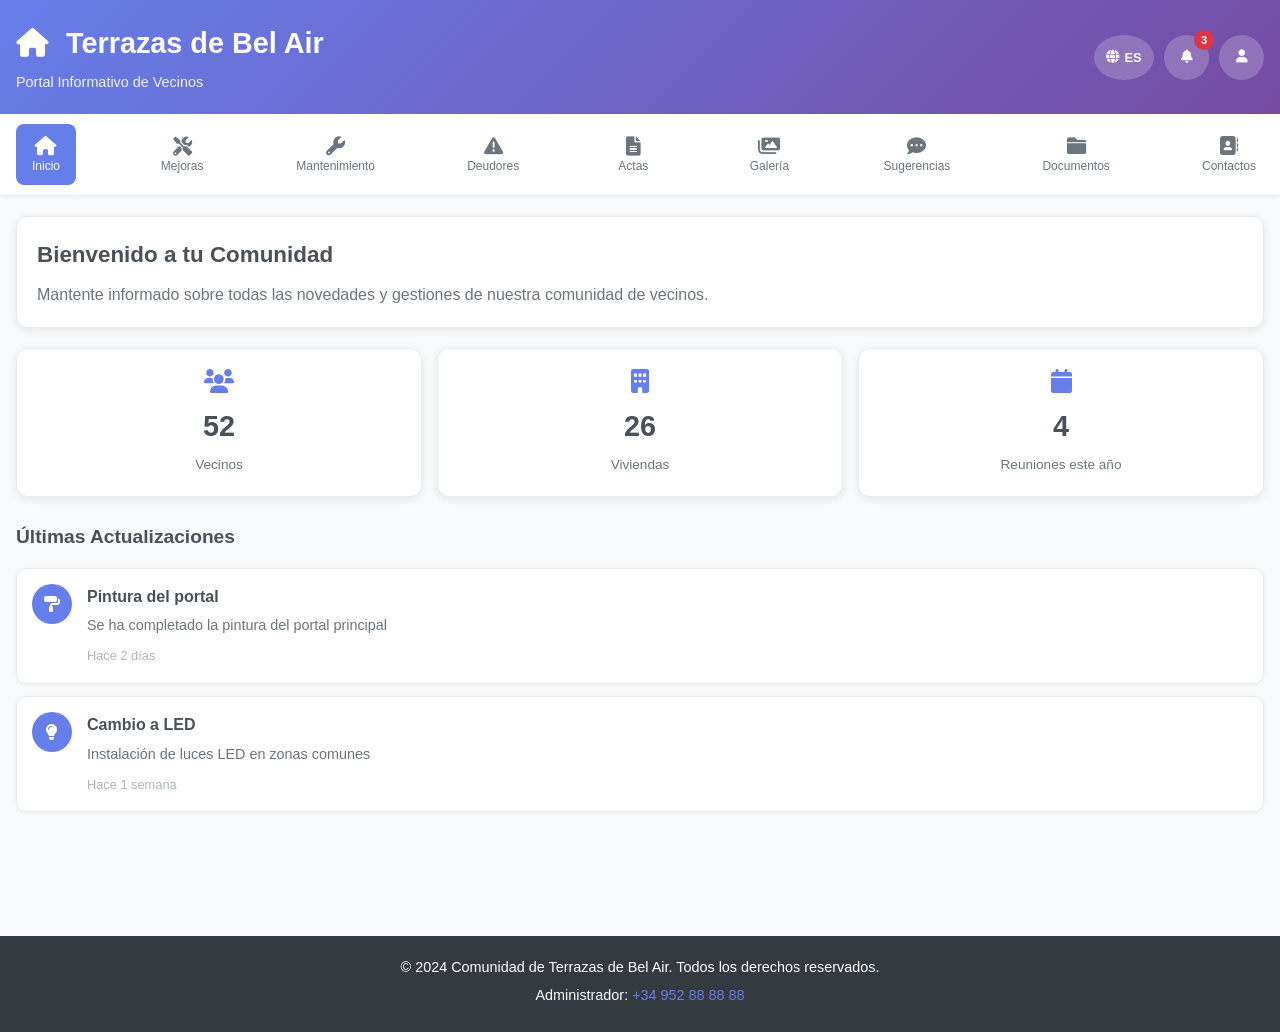
==== index.html @ e97c1e68 "Merge branch 'main' of https://github.com/jonycusac-bot/Terrazas_Bel_Air" ====
<!DOCTYPE html>
<html lang="es">
<head>
    <meta charset="UTF-8">
    <meta name="viewport" content="width=device-width, initial-scale=1.0">
    <title>Terrazas de Bel Air - Portal Vecinos</title>
    <meta name="description" content="Portal informativo de la comunidad de vecinos Terrazas de Bel Air">
    <meta name="theme-color" content="#667eea">
    
    <!-- PWA Manifest -->
    <link rel="manifest" href="manifest.json">
    
    <!-- Iconos para diferentes dispositivos -->
    <link rel="icon" type="image/png" sizes="192x192" href="https://via.placeholder.com/192x192/667eea/ffffff?text=TBA">
    <link rel="apple-touch-icon" href="https://via.placeholder.com/192x192/667eea/ffffff?text=TBA">
    
    <!-- Estilos -->
    <link rel="stylesheet" href="styles.css">
    <link href="https://cdnjs.cloudflare.com/ajax/libs/font-awesome/6.0.0/css/all.min.css" rel="stylesheet">
</head>
<body>
    <!-- Sistema de notificaciones -->
    <div id="notification-container" class="notification-container"></div>

    <!-- Modal de Login -->
    <div id="login-modal" class="modal">
        <div class="modal-content">
            <span class="close">&times;</span>
            <h2>Acceso de Vecinos</h2>
            <form id="login-form">
                <div class="form-group">
                    <label for="vivienda">Número de Vivienda:</label>
                    <select id="vivienda" required>
                        <option value="">Selecciona tu vivienda</option>
                        <option value="1A">1A</option>
                        <option value="1B">1B</option>
                        <option value="1C">1C</option>
                        <option value="2A">2A</option>
                        <option value="2B">2B</option>
                        <option value="2C">2C</option>
                        <option value="3A">3A</option>
                        <option value="3B">3B</option>
                        <option value="4A">4A</option>
                        <option value="4B">4B</option>
                    </select>
                </div>
                <div class="form-group">
                    <label for="password">Contraseña:</label>
                    <input type="password" id="password" required placeholder="Introduce tu contraseña">
                </div>
                <button type="submit" class="btn-primary">Iniciar Sesión</button>
            </form>
        </div>
    </div>

    <header class="header">
        <div class="container">
            <div class="header-content">
                <div class="header-left">
                    <h1><i class="fas fa-home"></i> Terrazas de Bel Air</h1>
                    <p class="subtitle">Portal Informativo de Vecinos</p>
                </div>
                <div class="header-right">
                    <button id="language-btn" class="header-btn" title="Cambiar idioma">
                        <i class="fas fa-globe"></i>
                        <span id="current-lang">ES</span>
                    </button>
                    <button id="notifications-btn" class="header-btn">
                        <i class="fas fa-bell"></i>
                        <span id="notification-count" class="notification-badge">3</span>
                    </button>
                    <button id="login-btn" class="header-btn">
                        <i class="fas fa-user"></i>
                    </button>
                </div>
            </div>
        </div>
    </header>

    <nav class="nav">
        <div class="container">
            <button class="nav-btn active" data-section="inicio">
                <i class="fas fa-home"></i>
                <span>Inicio</span>
            </button>
            <button class="nav-btn" data-section="mejoras">
                <i class="fas fa-tools"></i>
                <span>Mejoras</span>
            </button>
            <button class="nav-btn" data-section="mantenimiento">
                <i class="fas fa-wrench"></i>
                <span>Mantenimiento</span>
            </button>
            <button class="nav-btn" data-section="deudores">
                <i class="fas fa-exclamation-triangle"></i>
                <span>Deudores</span>
            </button>
            <button class="nav-btn" data-section="actas">
                <i class="fas fa-file-alt"></i>
                <span>Actas</span>
            </button>
            <button class="nav-btn" data-section="galeria">
                <i class="fas fa-images"></i>
                <span>Galería</span>
            </button>
            <button class="nav-btn" data-section="sugerencias">
                <i class="fas fa-comment-dots"></i>
                <span>Sugerencias</span>
            </button>
            <button class="nav-btn" data-section="documentos">
                <i class="fas fa-folder"></i>
                <span>Documentos</span>
            </button>
            <button class="nav-btn" data-section="contactos">
                <i class="fas fa-address-book"></i>
                <span>Contactos</span>
            </button>
        </div>
    </nav>

    <main class="main">
        <div class="container">
            <!-- Sección Inicio -->
            <section id="inicio" class="section active">
                <div class="welcome-card">
                    <h2>Bienvenido a tu Comunidad</h2>
                    <p>Mantente informado sobre todas las novedades y gestiones de nuestra comunidad de vecinos.</p>
                </div>
                
                <div class="quick-stats">
                    <div class="stat-card">
                        <i class="fas fa-users"></i>
                        <h3>52</h3>
                        <p>Vecinos</p>
                    </div>
                    <div class="stat-card">
                        <i class="fas fa-building"></i>
                        <h3>26</h3>
                        <p>Viviendas</p>
                    </div>
                    <div class="stat-card">
                        <i class="fas fa-calendar"></i>
                        <h3>4</h3>
                        <p>Reuniones este año</p>
                    </div>
                </div>

                <div class="recent-updates">
                    <h3>Últimas Actualizaciones</h3>
                    <div class="update-item">
                        <div class="update-icon">
                            <i class="fas fa-paint-roller"></i>
                        </div>
                        <div class="update-content">
                            <h4>Pintura del portal</h4>
                            <p>Se ha completado la pintura del portal principal</p>
                            <span class="update-date">Hace 2 días</span>
                        </div>
                    </div>
                    <div class="update-item">
                        <div class="update-icon">
                            <i class="fas fa-lightbulb"></i>
                        </div>
                        <div class="update-content">
                            <h4>Cambio a LED</h4>
                            <p>Instalación de luces LED en zonas comunes</p>
                            <span class="update-date">Hace 1 semana</span>
                        </div>
                    </div>
                </div>
            </section>

            <!-- Sección Mejoras -->
            <section id="mejoras" class="section">
                <h2>Mejoras de la Comunidad</h2>
                
                <div class="improvement-card">
                    <div class="improvement-header">
                        <h3>Renovación del Ascensor</h3>
                        <span class="status completed">Completado</span>
                    </div>
                    <p>Modernización completa del sistema de ascensores con nueva tecnología y mayor eficiencia energética.</p>
                    <div class="improvement-details">
                        <span><i class="fas fa-calendar"></i> Finalizado: Octubre 2024</span>
                        <span><i class="fas fa-euro-sign"></i> Coste: €15,000</span>
                    </div>
                </div>

                <div class="improvement-card">
                    <div class="improvement-header">
                        <h3>Jardín Comunitario</h3>
                        <span class="status in-progress">En Progreso</span>
                    </div>
                    <p>Creación de un espacio verde en el patio interior con plantas autóctonas y sistema de riego automático.</p>
                    <div class="improvement-details">
                        <span><i class="fas fa-calendar"></i> Inicio: Noviembre 2024</span>
                        <span><i class="fas fa-euro-sign"></i> Presupuesto: €8,500</span>
                    </div>
                </div>

                <div class="improvement-card">
                    <div class="improvement-header">
                        <h3>Sistema de Seguridad</h3>
                        <span class="status planned">Planificado</span>
                    </div>
                    <p>Instalación de cámaras de seguridad y sistema de videoportero digital.</p>
                    <div class="improvement-details">
                        <span><i class="fas fa-calendar"></i> Previsto: Enero 2025</span>
                        <span><i class="fas fa-euro-sign"></i> Estimado: €12,000</span>
                    </div>
                </div>
            </section>      
      <!-- Sección Mantenimiento -->
            <section id="mantenimiento" class="section">
                <h2>Mantenimiento</h2>
                
                <div class="maintenance-schedule">
                    <h3>Próximas Tareas</h3>
                    
                    <div class="maintenance-item urgent">
                        <div class="maintenance-icon">
                            <i class="fas fa-exclamation-circle"></i>
                        </div>
                        <div class="maintenance-content">
                            <h4>Revisión Caldera</h4>
                            <p>Mantenimiento anual obligatorio del sistema de calefacción</p>
                            <span class="maintenance-date">15 Noviembre 2024</span>
                        </div>
                    </div>

                    <div class="maintenance-item normal">
                        <div class="maintenance-icon">
                            <i class="fas fa-broom"></i>
                        </div>
                        <div class="maintenance-content">
                            <h4>Limpieza Canalones</h4>
                            <p>Limpieza y revisión de canalones y bajantes</p>
                            <span class="maintenance-date">20 Noviembre 2024</span>
                        </div>
                    </div>

                    <div class="maintenance-item normal">
                        <div class="maintenance-icon">
                            <i class="fas fa-fire-extinguisher"></i>
                        </div>
                        <div class="maintenance-content">
                            <h4>Revisión Extintores</h4>
                            <p>Inspección anual de sistemas contra incendios</p>
                            <span class="maintenance-date">30 Noviembre 2024</span>
                        </div>
                    </div>
                </div>

                <div class="maintenance-history">
                    <h3>Historial Reciente</h3>
                    <div class="history-item">
                        <span class="history-date">28 Oct 2024</span>
                        <span class="history-task">Limpieza escaleras - Completado</span>
                    </div>
                    <div class="history-item">
                        <span class="history-date">25 Oct 2024</span>
                        <span class="history-task">Reparación puerta garaje - Completado</span>
                    </div>
                    <div class="history-item">
                        <span class="history-date">20 Oct 2024</span>
                        <span class="history-task">Revisión ascensor - Completado</span>
                    </div>
                </div>
            </section>

            <!-- Sección Deudores -->
            <section id="deudores" class="section">
                <h2>Estado de Pagos</h2>
                <div class="debtors-summary">
                    <div class="summary-card">
                        <i class="fas fa-check-circle"></i>
                        <h3>20</h3>
                        <p>Al corriente</p>
                    </div>
                    <div class="summary-card warning">
                        <i class="fas fa-clock"></i>
                        <h3>3</h3>
                        <p>Pendientes</p>
                    </div>
                    <div class="summary-card danger">
                        <i class="fas fa-exclamation-triangle"></i>
                        <h3>1</h3>
                        <p>Morosos</p>
                    </div>
                </div>

                <div class="debtors-list">
                    <h3>Situación Detallada</h3>
                    <div class="debtor-item warning">
                        <div class="debtor-info">
                            <h4>Vivienda 2B</h4>
                            <p>Cuota pendiente: Octubre 2024</p>
                        </div>
                        <div class="debt-amount">€120</div>
                    </div>
                    <div class="debtor-item warning">
                        <div class="debtor-info">
                            <h4>Vivienda 4A</h4>
                            <p>Cuota pendiente: Octubre 2024</p>
                        </div>
                        <div class="debt-amount">€120</div>
                    </div>
                    <div class="debtor-item danger">
                        <div class="debtor-info">
                            <h4>Vivienda 1C</h4>
                            <p>Cuotas pendientes: Agosto, Septiembre, Octubre 2024</p>
                        </div>
                        <div class="debt-amount">€360</div>
                    </div>
                </div>
            </section>

            <!-- Sección Actas -->
            <section id="actas" class="section">
                <h2>Actas de Reuniones</h2>
                
                <div class="meeting-item">
                    <div class="meeting-header">
                        <h3>Junta Ordinaria - Octubre 2024</h3>
                        <span class="meeting-date">15 Octubre 2024</span>
                    </div>
                    <div class="meeting-summary">
                        <p>Aprobación del presupuesto para mejoras del jardín comunitario y revisión de gastos del tercer trimestre.</p>
                        <div class="meeting-actions">
                            <button class="btn-secondary">
                                <i class="fas fa-eye"></i> Ver Acta
                            </button>
                            <button class="btn-secondary">
                                <i class="fas fa-download"></i> Descargar PDF
                            </button>
                        </div>
                    </div>
                </div>

                <div class="meeting-item">
                    <div class="meeting-header">
                        <h3>Junta Ordinaria - 7 Marzo 2024</h3>
                        <span class="meeting-date">7 Marzo 2024</span>
                    </div>
                    <div class="meeting-summary">
                        <p>Acta de la junta ordinaria celebrada el 7 de marzo de 2024.</p>
                        <div class="meeting-actions">
                            <a href="https://drive.google.com/file/d/1eyY20iw8cQP_qNkXWkltlZkOwo1piPgm/view?usp=sharing" target="_blank" class="btn-secondary">
                                <i class="fas fa-eye"></i> Ver Acta
                            </a>
                            <a href="https://drive.google.com/uc?export=download&id=1eyY20iw8cQP_qNkXWkltlZkOwo1piPgm" class="btn-secondary">
                                <i class="fas fa-download"></i> Descargar PDF
                            </a>
                        </div>
                    </div>
                </div>

                <div class="meeting-item">
                    <div class="meeting-header">
                        <h3>Junta Ordinaria - Junio 2024</h3>
                        <span class="meeting-date">10 Junio 2024</span>
                    </div>
                    <div class="meeting-summary">
                        <p>Aprobación de cuentas anuales y elección del nuevo administrador de fincas.</p>
                        <div class="meeting-actions">
                            <button class="btn-secondary">
                                <i class="fas fa-eye"></i> Ver Acta
                            </button>
                            <button class="btn-secondary">
                                <i class="fas fa-download"></i> Descargar PDF
                            </button>
                        </div>
                    </div>
                </div>
            </section>

            <!-- Sección Galería -->
            <section id="galeria" class="section">
                <h2>Galería de Mejoras</h2>
                
                <div class="gallery-filters">
                    <button class="filter-btn active" data-filter="all">Todas</button>
                    <button class="filter-btn" data-filter="completed">Completadas</button>
                    <button class="filter-btn" data-filter="progress">En Progreso</button>
                </div>

                <div class="gallery-grid">
                    <div class="gallery-item" data-category="completed">
                        <img src="https://i.imgur.com/FJO6baT.jpg" alt="Ascensor renovado">
                        <div class="gallery-overlay">
                            <h4>Renovación del Ascensor</h4>
                            <p>Octubre 2024</p>
                            <button class="view-btn" onclick="openImageModal(this)">
                                <i class="fas fa-expand"></i>
                            </button>
                        </div>
                    </div>
                    
                    <div class="gallery-item" data-category="completed">
                        <img src="https://drive.google.com/uc?export=view&id=1n5EOQsjYOmEY1Ybbe1cdh-uQ_BoGXDi0" alt="Cartel">
                        <div class="gallery-overlay">
                            <h4>Nuevo Cartel</h4>
                            <p>Octubre 2024</p>
                            <button class="view-btn" onclick="openImageModal(this)">
                                <i class="fas fa-expand"></i>
                            </button>
                        </div>
                    </div>

                    <div class="gallery-item" data-category="completed">
                        <img src="https://i.imgur.com/NHav4q5.jpeg" alt="Arquetas">
                        <div class="gallery-overlay">
                            <h4>Arquetas Renovadas</h4>
                            <p>Septiembre 2024</p>
                            <button class="view-btn" onclick="openImageModal(this)">
                                <i class="fas fa-expand"></i>
                            </button>
                        </div>
                    </div>

                    <div class="gallery-item" data-category="progress">
                        <img src="https://via.placeholder.com/300x200/ffc107/ffffff?text=Jardín+en+Progreso" alt="Jardín en construcción">
                        <div class="gallery-overlay">
                            <h4>Jardín Comunitario</h4>
                            <p>En progreso</p>
                            <button class="view-btn" onclick="openImageModal(this)">
                                <i class="fas fa-expand"></i>
                            </button>
                        </div>
                    </div>

                    <div class="gallery-item" data-category="progress">
                        <img src="https://via.placeholder.com/300x200/6f42c1/ffffff?text=Cámaras+Seguridad" alt="Sistema de seguridad">
                        <div class="gallery-overlay">
                            <h4>Sistema de Seguridad</h4>
                            <p>Planificado 2025</p>
                            <button class="view-btn" onclick="openImageModal(this)">
                                <i class="fas fa-expand"></i>
                            </button>
                        </div>
                    </div>

                    <div class="gallery-item" data-category="completed">
                        <img src="https://via.placeholder.com/300x200/dc3545/ffffff?text=Buzones+Nuevos" alt="Buzones renovados">
                        <div class="gallery-overlay">
                            <h4>Renovación Buzones</h4>
                            <p>Agosto 2024</p>
                            <button class="view-btn" onclick="openImageModal(this)">
                                <i class="fas fa-expand"></i>
                            </button>
                        </div>
                    </div>
                </div>
            </section>

            <!-- Sección Sugerencias -->
            <section id="sugerencias" class="section">
                <h2>Sugerencias, Quejas y Consultas</h2>
                
                <div class="suggestions-form-card">
                    <h3>📧 Contactar con el Administrador</h3>
                    <form id="suggestions-form">
                        <div class="form-group">
                            <label for="resident-info">Tu vivienda:</label>
                            <input type="text" id="resident-info" required placeholder="Ej: Vivienda 3A - Juan García">
                        </div>
                        
                        <div class="form-group">
                            <label for="contact-email">Tu email (opcional):</label>
                            <input type="email" id="contact-email" placeholder="Para recibir respuesta del administrador">
                        </div>
                        
                        <div class="form-group">
                            <label for="suggestion-type">Tipo:</label>
                            <select id="suggestion-type" required>
                                <option value="">Selecciona el tipo</option>
                                <option value="sugerencia">Sugerencia</option>
                                <option value="queja">Queja</option>
                                <option value="incidencia">Incidencia</option>
                                <option value="consulta">Consulta</option>
                            </select>
                        </div>
                        
                        <div class="form-group">
                            <label for="suggestion-category">Categoría:</label>
                            <select id="suggestion-category" required>
                                <option value="">Selecciona una categoría</option>
                                <option value="mantenimiento">Mantenimiento</option>
                                <option value="mejoras">Mejoras</option>
                                <option value="seguridad">Seguridad</option>
                                <option value="limpieza">Limpieza</option>
                                <option value="ruidos">Ruidos</option>
                                <option value="zonas-comunes">Zonas comunes</option>
                                <option value="administracion">Administración</option>
                                <option value="otros">Otros</option>
                            </select>
                        </div>
                        
                        <div class="form-group">
                            <label for="suggestion-title">Asunto:</label>
                            <input type="text" id="suggestion-title" required placeholder="Ej: Problema con la iluminación del garaje">
                        </div>
                        
                        <div class="form-group">
                            <label for="suggestion-description">Descripción detallada:</label>
                            <textarea id="suggestion-description" rows="5" required placeholder="Describe tu sugerencia, queja o consulta con el mayor detalle posible..."></textarea>
                        </div>
                        
                        <div class="form-group">
                            <label for="suggestion-priority">Urgencia:</label>
                            <select id="suggestion-priority" required>
                                <option value="baja">Baja - No es urgente</option>
                                <option value="media" selected>Media - Importante</option>
                                <option value="alta">Alta - Urgente</option>
                                <option value="critica">Crítica - Muy urgente</option>
                            </select>
                        </div>
                        
                        <button type="submit" class="btn-primary">📧 Enviar al Administrador</button>
                    </form>
                </div>

                <div class="suggestions-list">
                    <h3>Sugerencias Recientes</h3>
                    
                    <div class="suggestion-item">
                        <div class="suggestion-header">
                            <h4>Mejora en la iluminación del garaje</h4>
                            <span class="priority-badge alta">Alta</span>
                        </div>
                        <p class="suggestion-meta">Por Vivienda 3B • Hace 2 días • Categoría: Mejoras</p>
                        <p class="suggestion-text">Sería conveniente instalar más puntos de luz en el garaje, especialmente en las zonas más alejadas de la entrada.</p>
                        <div class="suggestion-actions">
                            <button class="btn-vote"><i class="fas fa-thumbs-up"></i> 8</button>
                            <button class="btn-vote"><i class="fas fa-thumbs-down"></i> 1</button>
                            <span class="suggestion-status pendiente">Pendiente</span>
                        </div>
                    </div>

                    <div class="suggestion-item">
                        <div class="suggestion-header">
                            <h4>Instalación de dispensador de bolsas para mascotas</h4>
                            <span class="priority-badge media">Media</span>
                        </div>
                        <p class="suggestion-meta">Por Vivienda 1A • Hace 5 días • Categoría: Otros</p>
                        <p class="suggestion-text">Propongo instalar dispensadores de bolsas para mascotas en las zonas verdes comunes.</p>
                        <div class="suggestion-actions">
                            <button class="btn-vote"><i class="fas fa-thumbs-up"></i> 12</button>
                            <button class="btn-vote"><i class="fas fa-thumbs-down"></i> 2</button>
                            <span class="suggestion-status aprobada">Aprobada</span>
                        </div>
                    </div>

                    <div class="suggestion-item">
                        <div class="suggestion-header">
                            <h4>Horario de silencio más estricto</h4>
                            <span class="priority-badge baja">Baja</span>
                        </div>
                        <p class="suggestion-meta">Por Vivienda 2C • Hace 1 semana • Categoría: Otros</p>
                        <p class="suggestion-text">Propongo ampliar el horario de silencio de 22:00 a 8:00 en lugar del actual de 23:00 a 7:00.</p>
                        <div class="suggestion-actions">
                            <button class="btn-vote"><i class="fas fa-thumbs-up"></i> 5</button>
                            <button class="btn-vote"><i class="fas fa-thumbs-down"></i> 8</button>
                            <span class="suggestion-status rechazada">Rechazada</span>
                        </div>
                    </div>
                </div>
            </section>

            <!-- Sección Documentos -->
            <section id="documentos" class="section">
                <h2>Documentos Importantes</h2>
                
                <div class="documents-categories">
                    <div class="doc-category">
                        <div class="doc-category-header">
                            <i class="fas fa-gavel"></i>
                            <h3>Documentos Legales</h3>
                        </div>
                        <div class="doc-list">
                            <div class="doc-item">
                                <i class="fas fa-file-pdf"></i>
                                <div class="doc-info">
                                    <h4>Estatutos de la Comunidad</h4>
                                    <p>Última actualización: Enero 2024</p>
                                </div>
                                <button class="btn-download"><i class="fas fa-download"></i></button>
                            </div>
                            <div class="doc-item">
                                <i class="fas fa-file-pdf"></i>
                                <div class="doc-info">
                                    <h4>Reglamento de Régimen Interior</h4>
                                    <p>Última actualización: Marzo 2024</p>
                                </div>
                                <button class="btn-download"><i class="fas fa-download"></i></button>
                            </div>
                            <div class="doc-item">
                                <i class="fas fa-file-pdf"></i>
                                <div class="doc-info">
                                    <h4>Póliza de Seguro del Edificio</h4>
                                    <p>Vigencia: 2024-2025</p>
                                </div>
                                <button class="btn-download"><i class="fas fa-download"></i></button>
                            </div>
                        </div>
                    </div>

                    <div class="doc-category">
                        <div class="doc-category-header">
                            <i class="fas fa-calculator"></i>
                            <h3>Documentos Económicos</h3>
                        </div>
                        <div class="doc-list">
                            <div class="doc-item">
                                <i class="fas fa-file-excel"></i>
                                <div class="doc-info">
                                    <h4>Presupuesto 2024</h4>
                                    <p>Aprobado en Junta Ordinaria</p>
                                </div>
                                <button class="btn-download"><i class="fas fa-download"></i></button>
                            </div>
                            <div class="doc-item">
                                <i class="fas fa-file-excel"></i>
                                <div class="doc-info">
                                    <h4>Cuentas Anuales 2023</h4>
                                    <p>Auditadas y aprobadas</p>
                                </div>
                                <button class="btn-download"><i class="fas fa-download"></i></button>
                            </div>
                            <div class="doc-item">
                                <i class="fas fa-file-pdf"></i>
                                <div class="doc-info">
                                    <h4>Estado de Deudas Octubre 2024</h4>
                                    <p>Actualizado mensualmente</p>
                                </div>
                                <button class="btn-download"><i class="fas fa-download"></i></button>
                            </div>
                        </div>
                    </div>

                    <div class="doc-category">
                        <div class="doc-category-header">
                            <i class="fas fa-tools"></i>
                            <h3>Documentos Técnicos</h3>
                        </div>
                        <div class="doc-list">
                            <div class="doc-item">
                                <i class="fas fa-file-pdf"></i>
                                <div class="doc-info">
                                    <h4>Certificado Energético</h4>
                                    <p>Válido hasta: Diciembre 2025</p>
                                </div>
                                <button class="btn-download"><i class="fas fa-download"></i></button>
                            </div>
                            <div class="doc-item">
                                <i class="fas fa-file-pdf"></i>
                                <div class="doc-info">
                                    <h4>ITE - Inspección Técnica</h4>
                                    <p>Realizada: Septiembre 2024</p>
                                </div>
                                <button class="btn-download"><i class="fas fa-download"></i></button>
                            </div>
                            <div class="doc-item">
                                <i class="fas fa-file-pdf"></i>
                                <div class="doc-info">
                                    <h4>Planos del Edificio</h4>
                                    <p>Actualizados con reformas</p>
                                </div>
                                <button class="btn-download"><i class="fas fa-download"></i></button>
                            </div>
                        </div>
                    </div>
                </div>
            </section>

            <!-- Sección Contactos -->
            <section id="contactos" class="section">
                <h2>Contactos Útiles</h2>
                
                <div class="contacts-grid">
                    <div class="contact-card emergency">
                        <div class="contact-header">
                            <i class="fas fa-exclamation-triangle"></i>
                            <h3>Emergencias</h3>
                        </div>
                        <div class="contact-list">
                            <div class="contact-item">
                                <span class="contact-label">Bomberos:</span>
                                <a href="tel:080" class="contact-value">080</a>
                            </div>
                            <div class="contact-item">
                                <span class="contact-label">Policía:</span>
                                <a href="tel:091" class="contact-value">091</a>
                            </div>
                            <div class="contact-item">
                                <span class="contact-label">Emergencias:</span>
                                <a href="tel:112" class="contact-value">112</a>
                            </div>
                        </div>
                    </div>

                    <div class="contact-card">
                        <div class="contact-header">
                            <i class="fas fa-building"></i>
                            <h3>Administración</h3>
                        </div>
                        <div class="contact-list">
                            <div class="contact-item">
                                <span class="contact-label">Administrador:</span>
                                <a href="tel:+34952888888" class="contact-value">+34 952 88 88 88</a>
                            </div>
                            <div class="contact-item">
                                <span class="contact-label">Email:</span>
                                <a href="mailto:admin@micomunidad.es" class="contact-value">admin@micomunidad.es</a>
                            </div>
                            <div class="contact-item">
                                <span class="contact-label">Horario:</span>
                                <span class="contact-value">L-V: 9:00-17:00</span>
                            </div>
                        </div>
                    </div>

                    <div class="contact-card">
                        <div class="contact-header">
                            <i class="fas fa-wrench"></i>
                            <h3>Mantenimiento</h3>
                        </div>
                        <div class="contact-list">
                            <div class="contact-item">
                                <span class="contact-label">Fontanero:</span>
                                <a href="tel:+952999888777" class="contact-value">+34 666 111 222</a>
                            </div>
                            <div class="contact-item">
                                <span class="contact-label">Electricista:</span>
                                <a href="tel:+34666333444" class="contact-value">+34 666 333 444</a>
                            </div>
                            <div class="contact-item">
                                <span class="contact-label">Cerrajero:</span>
                                <a href="tel:+34666555666" class="contact-value">+34 666 555 666</a>
                            </div>
                        </div>
                    </div>

                    <div class="contact-card">
                        <div class="contact-header">
                            <i class="fas fa-broom"></i>
                            <h3>Limpieza</h3>
                        </div>
                        <div class="contact-list">
                            <div class="contact-item">
                                <span class="contact-label">Empresa:</span>
                                <span class="contact-value">Limpiezas Cusac</span>
                            </div>
                            <div class="contact-item">
                                <span class="contact-label">Teléfono:</span>
                                <a href="tel:+34666777888" class="contact-value">+34 666 777 888</a>
                            </div>
                            <div class="contact-item">
                                <span class="contact-label">Horario:</span>
                                <span class="contact-value">L-S: 7:00-15:00</span>
                            </div>
                        </div>
                    </div>

                    <div class="contact-card">
                        <div class="contact-header">
                            <i class="fas fa-shield-alt"></i>
                            <h3>Seguridad</h3>
                        </div>
                        <div class="contact-list">
                            <div class="contact-item">
                                <span class="contact-label">Portero:</span>
                                <a href="tel:+34000000000" class="contact-value">+34 000 000 000</a>
                            </div>
                            <div class="contact-item">
                                <span class="contact-label">Alarmas:</span>
                                <a href="tel:+34000000000" class="contact-value">+34 000 000 000</a>
                            </div>
                            <div class="contact-item">
                                <span class="contact-label">Disponible:</span>
                                <span class="contact-value">24/7</span>
                            </div>
                        </div>
                    </div>

                    <div class="contact-card">
                        <div class="contact-header">
                            <i class="fas fa-users"></i>
                            <h3>Junta Directiva</h3>
                        </div>
                        <div class="contact-list">
                            <div class="contact-item">
                                <span class="contact-label">Presidenta:</span>
                                <span class="contact-value">Adriana Gomez (3A)</span>
                            </div>
                            <div class="contact-item">
                                <span class="contact-label">Secretaria:</span>
                                <span class="contact-value">María López (1B)</span>
                            </div>
                            <div class="contact-item">
                                <span class="contact-label">Vocal:</span>
                                <span class="contact-value">Pedro Martín (2C)</span>
                            </div>
                        </div>
                    </div>
                </div>
            </section>
        </div>
    </main>

    <!-- Modal para ver imágenes -->
    <div id="image-modal" class="modal">
        <div class="modal-content image-modal-content">
            <span class="close">&times;</span>
            <img id="modal-image" src="" alt="">
            <div id="modal-caption"></div>
        </div>
    </div>

    <footer class="footer">
        <div class="container">
            <p>&copy; 2024 Comunidad de Terrazas de Bel Air. Todos los derechos reservados.</p>
            <p>Administrador: <a href="tel:+34952888888">+34 952 88 88 88</a></p>
        </div>
    </footer>

    <script src="translations.js"></script>
    <script src="script.js"></script>
    
    <!-- PWA Service Worker -->
    <script>
        // Registrar Service Worker para PWA
        if ('serviceWorker' in navigator) {
            window.addEventListener('load', function() {
                navigator.serviceWorker.register('/sw.js')
                    .then(function(registration) {
                        console.log('✅ Service Worker registrado:', registration.scope);
                        
                        // Mostrar botón de instalación
                        showInstallPrompt();
                    })
                    .catch(function(error) {
                        console.log('❌ Error registrando Service Worker:', error);
                    });
            });
        }

        // Manejar instalación de PWA
        let deferredPrompt;
        
        window.addEventListener('beforeinstallprompt', (e) => {
            console.log('📱 PWA instalable detectada');
            e.preventDefault();
            deferredPrompt = e;
            showInstallButton();
        });

        function showInstallButton() {
            // Crear botón de instalación
            const installBtn = document.createElement('button');
            installBtn.textContent = '📱 Instalar App';
            installBtn.className = 'install-btn';
            installBtn.style.cssText = `
                position: fixed;
                bottom: 20px;
                right: 20px;
                background: #667eea;
                color: white;
                border: none;
                padding: 12px 20px;
                border-radius: 25px;
                font-size: 14px;
                cursor: pointer;
                box-shadow: 0 4px 12px rgba(0,0,0,0.3);
                z-index: 1000;
                animation: pulse 2s infinite;
            `;
            
            installBtn.addEventListener('click', installApp);
            document.body.appendChild(installBtn);
            
            // Añadir animación CSS
            const style = document.createElement('style');
            style.textContent = `
                @keyframes pulse {
                    0% { transform: scale(1); }
                    50% { transform: scale(1.05); }
                    100% { transform: scale(1); }
                }
            `;
            document.head.appendChild(style);
        }

        function installApp() {
            if (deferredPrompt) {
                deferredPrompt.prompt();
                deferredPrompt.userChoice.then((result) => {
                    if (result.outcome === 'accepted') {
                        console.log('✅ PWA instalada');
                        document.querySelector('.install-btn')?.remove();
                    }
                    deferredPrompt = null;
                });
            }
        }

        function showInstallPrompt() {
            // Mostrar notificación de que se puede instalar
            setTimeout(() => {
                if (window.showNotification) {
                    showNotification('info', '📱 ¡Instala la App!', 'Puedes instalar esta web como una app en tu móvil');
                }
            }, 3000);
        }
    </script>
</body>
</html>
---- styles.css ----
/* Reset y configuración base */
* {
    margin: 0;
    padding: 0;
    box-sizing: border-box;
}

body {
    font-family: 'Segoe UI', Tahoma, Geneva, Verdana, sans-serif;
    line-height: 1.6;
    color: #333;
    background-color: #f8f9fa;
}

.container {
    max-width: 100%;
    padding: 0 16px;
    margin: 0 auto;
}

/* Sistema de notificaciones */
.notification-container {
    position: fixed;
    top: 20px;
    right: 20px;
    z-index: 1000;
    max-width: 300px;
}

.notification {
    background: white;
    border-radius: 8px;
    padding: 15px;
    margin-bottom: 10px;
    box-shadow: 0 4px 12px rgba(0,0,0,0.15);
    border-left: 4px solid #28a745;
    animation: slideIn 0.3s ease;
    position: relative;
}

.notification.warning {
    border-left-color: #ffc107;
}

.notification.error {
    border-left-color: #dc3545;
}

.notification.info {
    border-left-color: #17a2b8;
}

.notification-close {
    position: absolute;
    top: 5px;
    right: 10px;
    background: none;
    border: none;
    font-size: 1.2rem;
    cursor: pointer;
    color: #6c757d;
}

@keyframes slideIn {
    from {
        transform: translateX(100%);
        opacity: 0;
    }
    to {
        transform: translateX(0);
        opacity: 1;
    }
}

/* Modal */
.modal {
    display: none;
    position: fixed;
    z-index: 1000;
    left: 0;
    top: 0;
    width: 100%;
    height: 100%;
    background-color: rgba(0,0,0,0.5);
    animation: fadeIn 0.3s ease;
}

.modal-content {
    background-color: white;
    margin: 10% auto;
    padding: 20px;
    border-radius: 12px;
    width: 90%;
    max-width: 400px;
    position: relative;
    animation: slideUp 0.3s ease;
}

.image-modal-content {
    max-width: 90%;
    max-height: 90%;
    padding: 0;
    margin: 2% auto;
}

.image-modal-content img {
    width: 100%;
    height: auto;
    border-radius: 12px;
}

#modal-caption {
    padding: 15px;
    text-align: center;
    background: white;
    border-radius: 0 0 12px 12px;
}

.close {
    position: absolute;
    top: 10px;
    right: 15px;
    font-size: 28px;
    font-weight: bold;
    cursor: pointer;
    color: #aaa;
    z-index: 1001;
}

.close:hover {
    color: #000;
}

@keyframes fadeIn {
    from { opacity: 0; }
    to { opacity: 1; }
}

@keyframes slideUp {
    from {
        transform: translateY(50px);
        opacity: 0;
    }
    to {
        transform: translateY(0);
        opacity: 1;
    }
}

/* Header */
.header {
    background: linear-gradient(135deg, #667eea 0%, #764ba2 100%);
    color: white;
    padding: 20px 0;
    box-shadow: 0 2px 10px rgba(0,0,0,0.1);
}

.header-content {
    display: flex;
    justify-content: space-between;
    align-items: center;
}

.header-left h1 {
    font-size: 1.8rem;
    margin-bottom: 5px;
    font-weight: 600;
}

.header-left h1 i {
    margin-right: 10px;
}

.subtitle {
    font-size: 0.9rem;
    opacity: 0.9;
    font-weight: 300;
}

.header-right {
    display: flex;
    gap: 10px;
}

.header-btn {
    background: rgba(255,255,255,0.2);
    border: none;
    color: white;
    padding: 10px;
    border-radius: 50%;
    cursor: pointer;
    transition: all 0.3s ease;
    position: relative;
    width: 45px;
    height: 45px;
    display: flex;
    align-items: center;
    justify-content: center;
}

.header-btn:hover {
    background: rgba(255,255,255,0.3);
}

.notification-badge {
    position: absolute;
    top: -5px;
    right: -5px;
    background: #dc3545;
    color: white;
    border-radius: 50%;
    width: 20px;
    height: 20px;
    font-size: 0.7rem;
    display: flex;
    align-items: center;
    justify-content: center;
    font-weight: bold;
}

/* Navegación */
.nav {
    background: white;
    border-bottom: 1px solid #e9ecef;
    padding: 10px 0;
    position: sticky;
    top: 0;
    z-index: 100;
    box-shadow: 0 2px 4px rgba(0,0,0,0.05);
}

.nav .container {
    display: flex;
    justify-content: space-between;
    overflow-x: auto;
    gap: 5px;
}

.nav-btn {
    background: none;
    border: none;
    padding: 12px 8px;
    border-radius: 8px;
    cursor: pointer;
    transition: all 0.3s ease;
    display: flex;
    flex-direction: column;
    align-items: center;
    min-width: 60px;
    color: #6c757d;
    font-size: 0.75rem;
}

.nav-btn i {
    font-size: 1.2rem;
    margin-bottom: 4px;
}

.nav-btn:hover {
    background-color: #f8f9fa;
    color: #495057;
}

.nav-btn.active {
    background-color: #667eea;
    color: white;
}

/* Main content */
.main {
    padding: 20px 0;
    min-height: calc(100vh - 200px);
}

.section {
    display: none;
}

.section.active {
    display: block;
}

/* Cards generales */
.welcome-card, .improvement-card, .meeting-item {
    background: white;
    border-radius: 12px;
    padding: 20px;
    margin-bottom: 20px;
    box-shadow: 0 2px 8px rgba(0,0,0,0.08);
    border: 1px solid #e9ecef;
}

.welcome-card h2 {
    color: #495057;
    margin-bottom: 10px;
    font-size: 1.4rem;
}

.welcome-card p {
    color: #6c757d;
    line-height: 1.5;
}

/* Estadísticas rápidas */
.quick-stats {
    display: grid;
    grid-template-columns: repeat(3, 1fr);
    gap: 15px;
    margin-bottom: 25px;
}

.stat-card {
    background: white;
    padding: 20px;
    border-radius: 12px;
    text-align: center;
    box-shadow: 0 2px 8px rgba(0,0,0,0.08);
    border: 1px solid #e9ecef;
}

.stat-card i {
    font-size: 1.5rem;
    color: #667eea;
    margin-bottom: 10px;
}

.stat-card h3 {
    font-size: 1.8rem;
    color: #495057;
    margin-bottom: 5px;
    font-weight: 600;
}

.stat-card p {
    color: #6c757d;
    font-size: 0.85rem;
}

/* Actualizaciones recientes */
.recent-updates h3 {
    color: #495057;
    margin-bottom: 15px;
    font-size: 1.2rem;
}

.update-item {
    display: flex;
    align-items: flex-start;
    background: white;
    padding: 15px;
    border-radius: 10px;
    margin-bottom: 12px;
    box-shadow: 0 1px 4px rgba(0,0,0,0.05);
    border: 1px solid #e9ecef;
}

.update-icon {
    background: #667eea;
    color: white;
    width: 40px;
    height: 40px;
    border-radius: 50%;
    display: flex;
    align-items: center;
    justify-content: center;
    margin-right: 15px;
    flex-shrink: 0;
}

.update-content h4 {
    color: #495057;
    margin-bottom: 5px;
    font-size: 1rem;
}

.update-content p {
    color: #6c757d;
    font-size: 0.9rem;
    margin-bottom: 5px;
}

.update-date {
    color: #adb5bd;
    font-size: 0.8rem;
}

/* Mejoras */
.improvement-header {
    display: flex;
    justify-content: space-between;
    align-items: flex-start;
    margin-bottom: 10px;
}

.improvement-header h3 {
    color: #495057;
    font-size: 1.1rem;
    flex: 1;
}

.status {
    padding: 4px 12px;
    border-radius: 20px;
    font-size: 0.75rem;
    font-weight: 500;
    text-transform: uppercase;
    letter-spacing: 0.5px;
}

.status.completed {
    background-color: #d4edda;
    color: #155724;
}

.status.in-progress {
    background-color: #fff3cd;
    color: #856404;
}

.status.planned {
    background-color: #d1ecf1;
    color: #0c5460;
}

.improvement-details {
    display: flex;
    gap: 20px;
    margin-top: 15px;
    font-size: 0.85rem;
    color: #6c757d;
}

.improvement-details span {
    display: flex;
    align-items: center;
    gap: 5px;
}

/* Mantenimiento */
.maintenance-schedule h3, .maintenance-history h3 {
    color: #495057;
    margin-bottom: 15px;
    font-size: 1.2rem;
}

.maintenance-item {
    display: flex;
    align-items: flex-start;
    background: white;
    padding: 15px;
    border-radius: 10px;
    margin-bottom: 12px;
    box-shadow: 0 1px 4px rgba(0,0,0,0.05);
    border-left: 4px solid #28a745;
}

.maintenance-item.urgent {
    border-left-color: #dc3545;
}

.maintenance-item.normal {
    border-left-color: #17a2b8;
}

.maintenance-icon {
    width: 40px;
    height: 40px;
    border-radius: 50%;
    display: flex;
    align-items: center;
    justify-content: center;
    margin-right: 15px;
    flex-shrink: 0;
    color: white;
}

.maintenance-item.urgent .maintenance-icon {
    background: #dc3545;
}

.maintenance-item.normal .maintenance-icon {
    background: #17a2b8;
}

.maintenance-content h4 {
    color: #495057;
    margin-bottom: 5px;
    font-size: 1rem;
}

.maintenance-content p {
    color: #6c757d;
    font-size: 0.9rem;
    margin-bottom: 5px;
}

.maintenance-date {
    color: #495057;
    font-size: 0.85rem;
    font-weight: 500;
}

.maintenance-history {
    margin-top: 30px;
}

.history-item {
    display: flex;
    justify-content: space-between;
    align-items: center;
    background: white;
    padding: 12px 15px;
    border-radius: 8px;
    margin-bottom: 8px;
    box-shadow: 0 1px 3px rgba(0,0,0,0.05);
    border: 1px solid #e9ecef;
}

.history-date {
    color: #6c757d;
    font-size: 0.85rem;
    font-weight: 500;
}

.history-task {
    color: #495057;
    font-size: 0.9rem;
}

/* Deudores */
.debtors-summary {
    display: grid;
    grid-template-columns: repeat(3, 1fr);
    gap: 15px;
    margin-bottom: 25px;
}

.summary-card {
    background: white;
    padding: 20px;
    border-radius: 12px;
    text-align: center;
    box-shadow: 0 2px 8px rgba(0,0,0,0.08);
    border: 1px solid #e9ecef;
}

.summary-card i {
    font-size: 1.5rem;
    margin-bottom: 10px;
    color: #28a745;
}

.summary-card.warning i {
    color: #ffc107;
}

.summary-card.danger i {
    color: #dc3545;
}

.summary-card h3 {
    font-size: 1.8rem;
    margin-bottom: 5px;
    font-weight: 600;
    color: #495057;
}

.summary-card p {
    color: #6c757d;
    font-size: 0.85rem;
}

.debtors-list h3 {
    color: #495057;
    margin-bottom: 15px;
    font-size: 1.2rem;
}

.debtor-item {
    display: flex;
    justify-content: space-between;
    align-items: center;
    background: white;
    padding: 15px;
    border-radius: 10px;
    margin-bottom: 12px;
    box-shadow: 0 1px 4px rgba(0,0,0,0.05);
    border-left: 4px solid #ffc107;
}

.debtor-item.danger {
    border-left-color: #dc3545;
}

.debtor-info h4 {
    color: #495057;
    margin-bottom: 5px;
    font-size: 1rem;
}

.debtor-info p {
    color: #6c757d;
    font-size: 0.85rem;
}

.debt-amount {
    color: #dc3545;
    font-size: 1.1rem;
    font-weight: 600;
}

/* Actas */
.meeting-header {
    display: flex;
    justify-content: space-between;
    align-items: flex-start;
    margin-bottom: 10px;
}

.meeting-header h3 {
    color: #495057;
    font-size: 1.1rem;
    flex: 1;
}

.meeting-date {
    color: #6c757d;
    font-size: 0.85rem;
    font-weight: 500;
}

.meeting-summary p {
    color: #6c757d;
    margin-bottom: 15px;
    line-height: 1.5;
}

.meeting-actions {
    display: flex;
    gap: 10px;
}

.btn-secondary {
    background: #f8f9fa;
    border: 1px solid #dee2e6;
    color: #495057;
    padding: 8px 12px;
    border-radius: 6px;
    font-size: 0.85rem;
    cursor: pointer;
    transition: all 0.3s ease;
    display: flex;
    align-items: center;
    gap: 5px;
}

.btn-secondary:hover {
    background: #e9ecef;
    border-color: #adb5bd;
}

/* Footer */
.footer {
    background: #343a40;
    color: white;
    text-align: center;
    padding: 20px 0;
    margin-top: 40px;
}

.footer p {
    margin-bottom: 5px;
    font-size: 0.9rem;
}

.footer a {
    color: #667eea;
    text-decoration: none;
}

.footer a:hover {
    text-decoration: underline;
}

/* Responsive */
@media (max-width: 480px) {
    .container {
        padding: 0 12px;
    }
    
    .header h1 {
        font-size: 1.5rem;
    }
    
    .nav-btn {
        padding: 10px 6px;
        min-width: 55px;
    }
    
    .nav-btn span {
        font-size: 0.7rem;
    }
    
    .quick-stats {
        grid-template-columns: 1fr;
        gap: 10px;
    }
    
    .debtors-summary {
        grid-template-columns: 1fr;
        gap: 10px;
    }
    
    .improvement-details {
        flex-direction: column;
        gap: 8px;
    }
    
    .meeting-actions {
        flex-direction: column;
    }
    
    .btn-secondary {
        justify-content: center;
    }
}/*
 Formularios */
.form-group {
    margin-bottom: 20px;
}

.form-group label {
    display: block;
    margin-bottom: 5px;
    color: #495057;
    font-weight: 500;
}

.form-group input,
.form-group select,
.form-group textarea {
    width: 100%;
    padding: 12px;
    border: 1px solid #dee2e6;
    border-radius: 8px;
    font-size: 1rem;
    transition: border-color 0.3s ease;
}

.form-group input:focus,
.form-group select:focus,
.form-group textarea:focus {
    outline: none;
    border-color: #667eea;
    box-shadow: 0 0 0 3px rgba(102, 126, 234, 0.1);
}

.btn-primary {
    background: #667eea;
    color: white;
    border: none;
    padding: 12px 24px;
    border-radius: 8px;
    font-size: 1rem;
    cursor: pointer;
    transition: all 0.3s ease;
    width: 100%;
}

.btn-primary:hover {
    background: #5a6fd8;
    transform: translateY(-1px);
}

/* Galería */
.gallery-filters {
    display: flex;
    gap: 10px;
    margin-bottom: 20px;
    overflow-x: auto;
    padding-bottom: 5px;
}

.filter-btn {
    background: #f8f9fa;
    border: 1px solid #dee2e6;
    color: #495057;
    padding: 8px 16px;
    border-radius: 20px;
    cursor: pointer;
    transition: all 0.3s ease;
    white-space: nowrap;
    font-size: 0.9rem;
}

.filter-btn:hover {
    background: #e9ecef;
}

.filter-btn.active {
    background: #667eea;
    color: white;
    border-color: #667eea;
}

.gallery-grid {
    display: grid;
    grid-template-columns: repeat(auto-fit, minmax(280px, 1fr));
    gap: 20px;
}

.gallery-item {
    position: relative;
    border-radius: 12px;
    overflow: hidden;
    box-shadow: 0 4px 12px rgba(0,0,0,0.1);
    transition: transform 0.3s ease;
}

.gallery-item:hover {
    transform: translateY(-5px);
}

.gallery-item img {
    width: 100%;
    height: 200px;
    object-fit: cover;
}

.gallery-overlay {
    position: absolute;
    bottom: 0;
    left: 0;
    right: 0;
    background: linear-gradient(transparent, rgba(0,0,0,0.8));
    color: white;
    padding: 20px;
    transform: translateY(100%);
    transition: transform 0.3s ease;
}

.gallery-item:hover .gallery-overlay {
    transform: translateY(0);
}

.gallery-overlay h4 {
    margin-bottom: 5px;
    font-size: 1.1rem;
}

.gallery-overlay p {
    font-size: 0.9rem;
    opacity: 0.9;
}

.view-btn {
    position: absolute;
    top: 10px;
    right: 10px;
    background: rgba(255,255,255,0.9);
    border: none;
    color: #495057;
    padding: 8px;
    border-radius: 50%;
    cursor: pointer;
    transition: all 0.3s ease;
}

.view-btn:hover {
    background: white;
    transform: scale(1.1);
}

/* Sugerencias */
.suggestions-form-card {
    background: white;
    border-radius: 12px;
    padding: 20px;
    margin-bottom: 30px;
    box-shadow: 0 2px 8px rgba(0,0,0,0.08);
    border: 1px solid #e9ecef;
}

.suggestions-form-card h3 {
    color: #495057;
    margin-bottom: 20px;
    font-size: 1.3rem;
}

.suggestions-list h3 {
    color: #495057;
    margin-bottom: 20px;
    font-size: 1.3rem;
}

.suggestion-item {
    background: white;
    border-radius: 12px;
    padding: 20px;
    margin-bottom: 20px;
    box-shadow: 0 2px 8px rgba(0,0,0,0.08);
    border: 1px solid #e9ecef;
}

.suggestion-header {
    display: flex;
    justify-content: space-between;
    align-items: flex-start;
    margin-bottom: 10px;
}

.suggestion-header h4 {
    color: #495057;
    font-size: 1.1rem;
    flex: 1;
    margin-right: 10px;
}

.priority-badge {
    padding: 4px 12px;
    border-radius: 20px;
    font-size: 0.75rem;
    font-weight: 500;
    text-transform: uppercase;
    letter-spacing: 0.5px;
}

.priority-badge.baja {
    background-color: #d1ecf1;
    color: #0c5460;
}

.priority-badge.media {
    background-color: #fff3cd;
    color: #856404;
}

.priority-badge.alta {
    background-color: #f8d7da;
    color: #721c24;
}

.priority-badge.urgente {
    background-color: #d4edda;
    color: #155724;
}

.suggestion-meta {
    color: #6c757d;
    font-size: 0.85rem;
    margin-bottom: 10px;
}

.suggestion-text {
    color: #495057;
    line-height: 1.5;
    margin-bottom: 15px;
}

.suggestion-actions {
    display: flex;
    align-items: center;
    gap: 15px;
}

.btn-vote {
    background: #f8f9fa;
    border: 1px solid #dee2e6;
    color: #495057;
    padding: 6px 12px;
    border-radius: 20px;
    cursor: pointer;
    transition: all 0.3s ease;
    font-size: 0.85rem;
    display: flex;
    align-items: center;
    gap: 5px;
}

.btn-vote:hover {
    background: #e9ecef;
}

.suggestion-status {
    padding: 4px 12px;
    border-radius: 20px;
    font-size: 0.75rem;
    font-weight: 500;
    text-transform: uppercase;
    letter-spacing: 0.5px;
}

.suggestion-status.pendiente {
    background-color: #fff3cd;
    color: #856404;
}

.suggestion-status.aprobada {
    background-color: #d4edda;
    color: #155724;
}

.suggestion-status.rechazada {
    background-color: #f8d7da;
    color: #721c24;
}

/* Documentos */
.documents-categories {
    display: flex;
    flex-direction: column;
    gap: 25px;
}

.doc-category {
    background: white;
    border-radius: 12px;
    padding: 20px;
    box-shadow: 0 2px 8px rgba(0,0,0,0.08);
    border: 1px solid #e9ecef;
}

.doc-category-header {
    display: flex;
    align-items: center;
    margin-bottom: 20px;
    padding-bottom: 15px;
    border-bottom: 1px solid #e9ecef;
}

.doc-category-header i {
    font-size: 1.5rem;
    color: #667eea;
    margin-right: 15px;
}

.doc-category-header h3 {
    color: #495057;
    font-size: 1.2rem;
}

.doc-list {
    display: flex;
    flex-direction: column;
    gap: 15px;
}

.doc-item {
    display: flex;
    align-items: center;
    padding: 15px;
    background: #f8f9fa;
    border-radius: 8px;
    transition: all 0.3s ease;
}

.doc-item:hover {
    background: #e9ecef;
}

.doc-item i {
    font-size: 1.5rem;
    margin-right: 15px;
    color: #dc3545;
}

.doc-item i.fa-file-excel {
    color: #28a745;
}

.doc-info {
    flex: 1;
}

.doc-info h4 {
    color: #495057;
    margin-bottom: 5px;
    font-size: 1rem;
}

.doc-info p {
    color: #6c757d;
    font-size: 0.85rem;
}

.btn-download {
    background: #667eea;
    border: none;
    color: white;
    padding: 10px;
    border-radius: 50%;
    cursor: pointer;
    transition: all 0.3s ease;
    width: 40px;
    height: 40px;
    display: flex;
    align-items: center;
    justify-content: center;
}

.btn-download:hover {
    background: #5a6fd8;
    transform: scale(1.1);
}

/* Contactos */
.contacts-grid {
    display: grid;
    grid-template-columns: repeat(auto-fit, minmax(300px, 1fr));
    gap: 20px;
}

.contact-card {
    background: white;
    border-radius: 12px;
    padding: 20px;
    box-shadow: 0 2px 8px rgba(0,0,0,0.08);
    border: 1px solid #e9ecef;
    transition: transform 0.3s ease;
}

.contact-card:hover {
    transform: translateY(-3px);
}

.contact-card.emergency {
    border-left: 4px solid #dc3545;
}

.contact-header {
    display: flex;
    align-items: center;
    margin-bottom: 20px;
    padding-bottom: 15px;
    border-bottom: 1px solid #e9ecef;
}

.contact-header i {
    font-size: 1.5rem;
    color: #667eea;
    margin-right: 15px;
}

.contact-card.emergency .contact-header i {
    color: #dc3545;
}

.contact-header h3 {
    color: #495057;
    font-size: 1.2rem;
}

.contact-list {
    display: flex;
    flex-direction: column;
    gap: 12px;
}

.contact-item {
    display: flex;
    justify-content: space-between;
    align-items: center;
    padding: 8px 0;
}

.contact-label {
    color: #6c757d;
    font-size: 0.9rem;
    font-weight: 500;
}

.contact-value {
    color: #495057;
    font-size: 0.9rem;
    text-decoration: none;
    font-weight: 500;
}

.contact-value[href] {
    color: #667eea;
}

.contact-value[href]:hover {
    text-decoration: underline;
}

/* Responsive adicional */
@media (max-width: 768px) {
    .header-content {
        flex-direction: column;
        gap: 15px;
        text-align: center;
    }
    
    .header-right {
        justify-content: center;
    }
    
    .gallery-grid {
        grid-template-columns: 1fr;
    }
    
    .contacts-grid {
        grid-template-columns: 1fr;
    }
    
    .suggestion-header {
        flex-direction: column;
        align-items: flex-start;
        gap: 10px;
    }
    
    .suggestion-actions {
        flex-wrap: wrap;
    }
    
    .modal-content {
        width: 95%;
        margin: 5% auto;
    }
}

@media (max-width: 480px) {
    .gallery-filters {
        justify-content: center;
    }
    
    .filter-btn {
        font-size: 0.8rem;
        padding: 6px 12px;
    }
    
    .contact-item {
        flex-direction: column;
        align-items: flex-start;
        gap: 5px;
    }
    
    .doc-item {
        flex-direction: column;
        text-align: center;
        gap: 10px;
    }
}/* 
SELECTOR DE IDIOMA */
#language-btn {
    display: flex;
    align-items: center;
    gap: 5px;
    min-width: 60px;
}

#current-lang {
    font-size: 0.8rem;
    font-weight: bold;
}

.language-dropdown {
    position: absolute;
    top: 100%;
    right: 0;
    background: white;
    border: 1px solid #e9ecef;
    border-radius: 8px;
    box-shadow: 0 4px 12px rgba(0,0,0,0.15);
    z-index: 1000;
    min-width: 120px;
    display: none;
}

.language-option {
    padding: 10px 15px;
    cursor: pointer;
    display: flex;
    align-items: center;
    gap: 8px;
    transition: background-color 0.3s ease;
    color: #495057;
}

.language-option:hover {
    background-color: #f8f9fa;
}

.language-option.active {
    background-color: #667eea;
    color: white;
}

.flag-icon {
    width: 20px;
    height: 15px;
    border-radius: 2px;
    display: inline-block;
}

.flag-es {
    background-image: url('https://flagcdn.com/w40/es.png');
    background-size: cover;
    background-position: center;
    background-repeat: no-repeat;
}

.flag-en {
    background-image: url('https://flagcdn.com/w40/gb.png');
    background-size: cover;
    background-position: center;
    background-repeat: no-repeat;
}
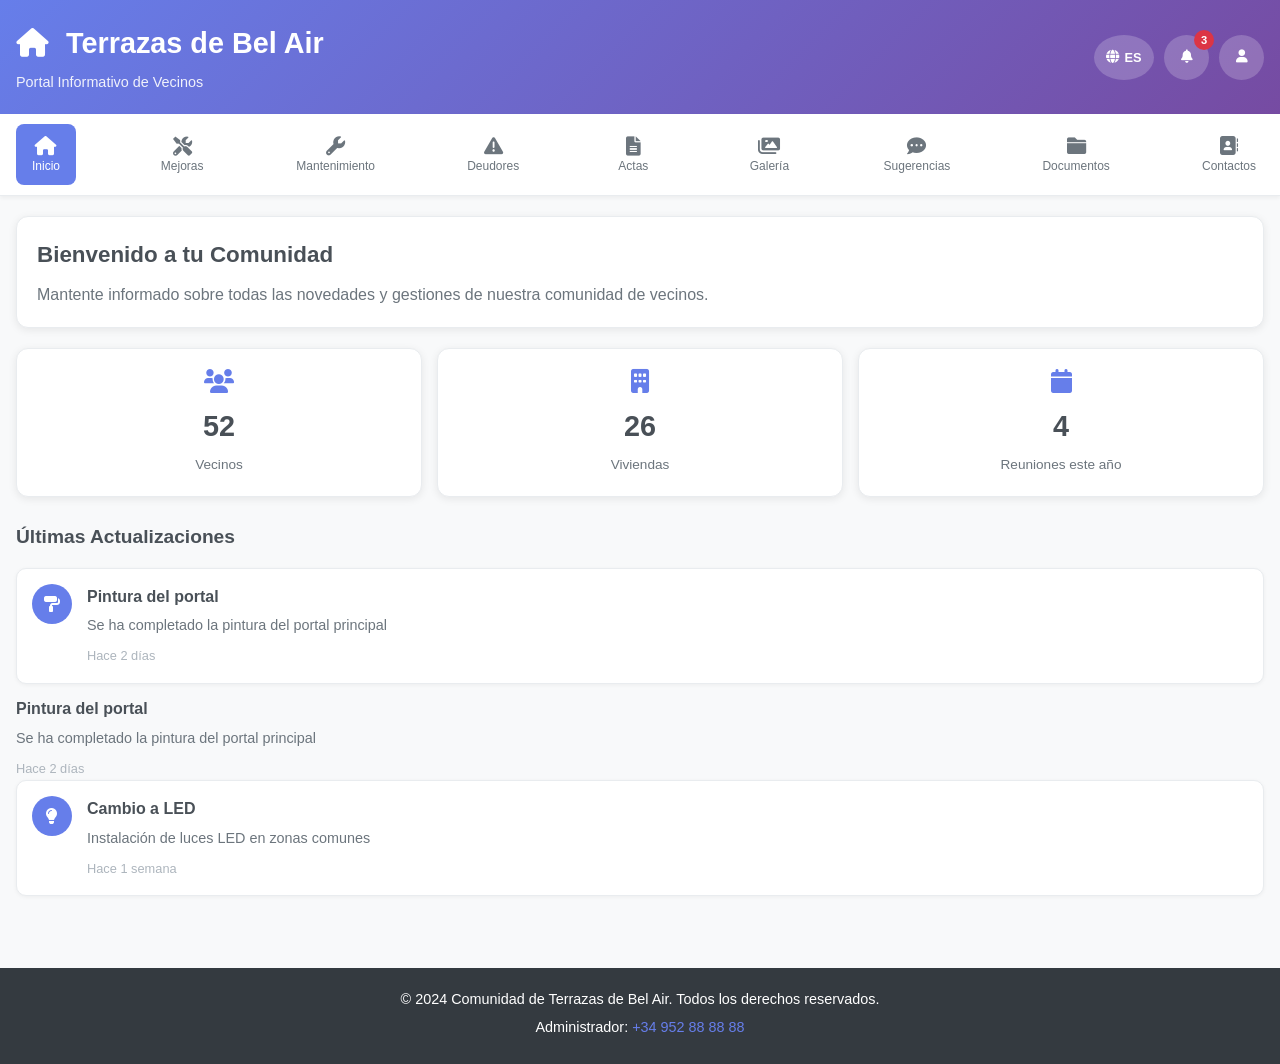
==== commit 6779629e: "Update index.html" ====
--- a/index.html
+++ b/index.html
@@ -150,6 +150,12 @@
                     <div class="update-item">
                         <div class="update-icon">
                             <i class="fas fa-paint-roller"></i>
+                             </div>
+                        <div class="update-content">
+                            <h4>Pintura del portal</h4>
+                            <p>Se ha completado la pintura del portal principal</p>
+                            <span class="update-date">Hace 2 días</span>
+                        </div>
                         </div>
                         <div class="update-content">
                             <h4>Pintura del portal</h4>
@@ -176,13 +182,13 @@
                 
                 <div class="improvement-card">
                     <div class="improvement-header">
-                        <h3>Renovación del Ascensor</h3>
+                        <h3>Renovación de Jardineras</h3>
                         <span class="status completed">Completado</span>
                     </div>
-                    <p>Modernización completa del sistema de ascensores con nueva tecnología y mayor eficiencia energética.</p>
+                    <p>Limpieaza y mejora de las jardineras con nuevas plantas y recubrimiento antihierbas.</p>
                     <div class="improvement-details">
                         <span><i class="fas fa-calendar"></i> Finalizado: Octubre 2024</span>
-                        <span><i class="fas fa-euro-sign"></i> Coste: €15,000</span>
+                        <span><i class="fas fa-euro-sign"></i> Coste: €900</span>
                     </div>
                 </div>
 
@@ -392,7 +398,7 @@
                             <p>Octubre 2024</p>
                             <button class="view-btn" onclick="openImageModal(this)">
                                 <i class="fas fa-expand"></i>
-                            </button>
+                            </button>https://i.imgur.com/UHZeotY.jpeg
                         </div>
                     </div>
                     
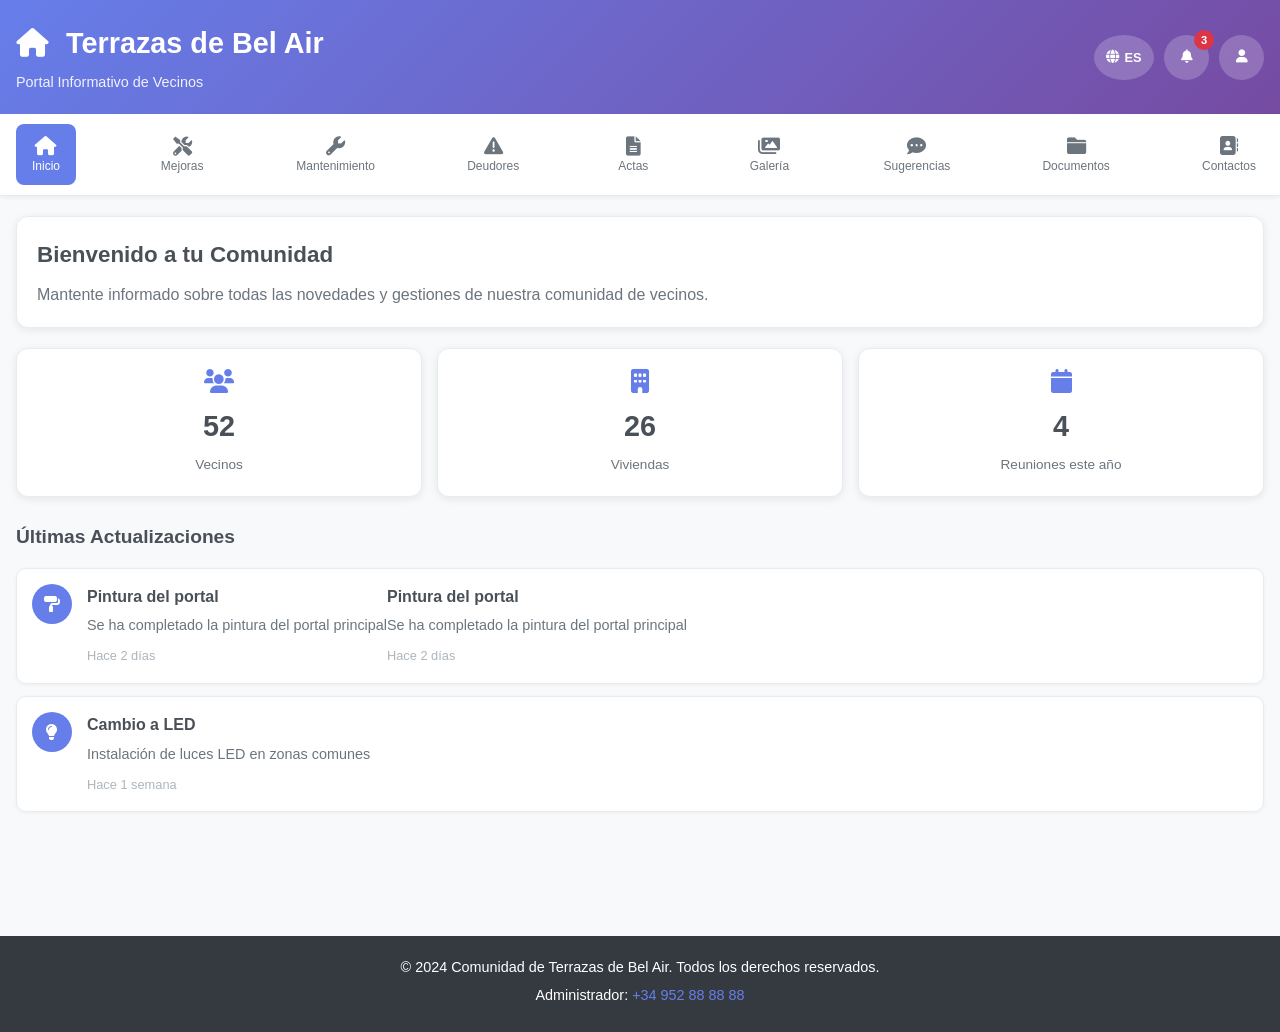
==== commit afaabeb2: "Update index.html2" ====
--- a/index.html
+++ b/index.html
@@ -156,8 +156,8 @@
                             <p>Se ha completado la pintura del portal principal</p>
                             <span class="update-date">Hace 2 días</span>
                         </div>
-                        </div>
-                        <div class="update-content">
+                    
+                     <div class="update-content">
                             <h4>Pintura del portal</h4>
                             <p>Se ha completado la pintura del portal principal</p>
                             <span class="update-date">Hace 2 días</span>
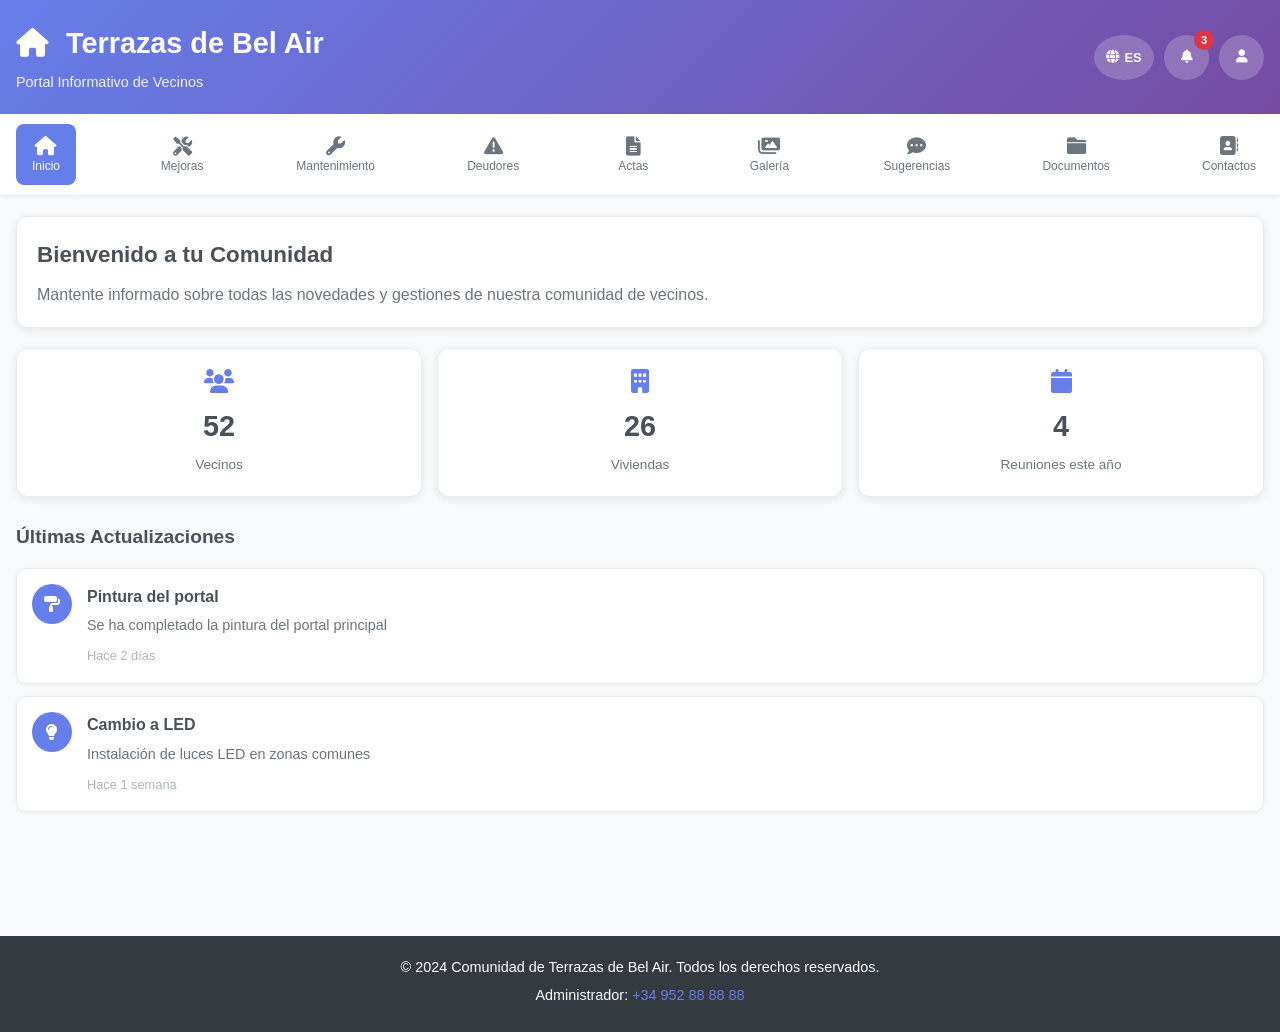
==== commit c8117c83: "Update index.html" ====
--- a/index.html
+++ b/index.html
@@ -157,11 +157,7 @@
                             <span class="update-date">Hace 2 días</span>
                         </div>
                     
-                     <div class="update-content">
-                            <h4>Pintura del portal</h4>
-                            <p>Se ha completado la pintura del portal principal</p>
-                            <span class="update-date">Hace 2 días</span>
-                        </div>
+                    
                     </div>
                     <div class="update-item">
                         <div class="update-icon">
--- a/styles.css
+++ b/styles.css
@@ -693,17 +693,38 @@
     }
     
     .nav-btn {
-        padding: 10px 6px;
-        min-width: 55px;
+        padding: 10px 4px;
+        min-width: 50px;
+        font-size: 0.65rem;
     }
     
     .nav-btn span {
-        font-size: 0.7rem;
+        font-size: 0.65rem;
+        line-height: 1.1;
+        display: block;
+        word-break: break-word;
+    }
+    
+    .nav-btn i {
+        font-size: 1rem;
+        margin-bottom: 2px;
     }
     
     .quick-stats {
         grid-template-columns: 1fr;
         gap: 10px;
+    }
+    
+    /* Navegación más compacta en móviles pequeños */
+    .nav .container {
+        gap: 2px;
+        padding: 0 8px;
+    }
+    
+    .nav-btn {
+        padding: 8px 3px;
+        min-width: 45px;
+        border-radius: 6px;
     }
     
     .debtors-summary {
@@ -1306,4 +1327,4 @@
     background-size: cover;
     background-position: center;
     background-repeat: no-repeat;
-}+}
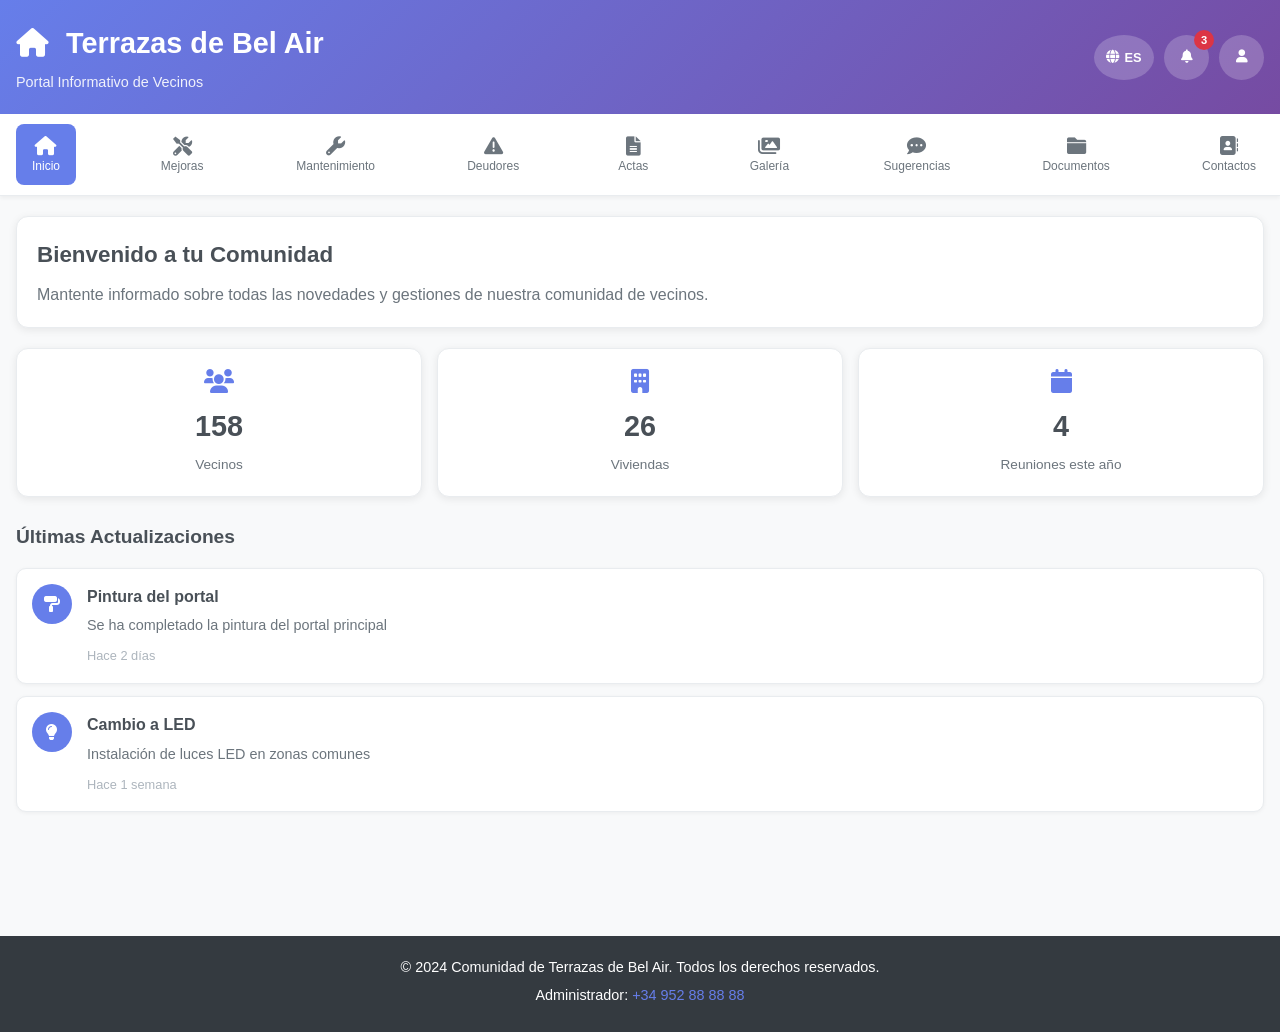
==== commit dc946a43: "cambio numero de vecinos cambio numero de vecinos" ====
--- a/index.html
+++ b/index.html
@@ -130,7 +130,7 @@
                 <div class="quick-stats">
                     <div class="stat-card">
                         <i class="fas fa-users"></i>
-                        <h3>52</h3>
+                        <h3>158</h3>
                         <p>Vecinos</p>
                     </div>
                     <div class="stat-card">
@@ -150,14 +150,12 @@
                     <div class="update-item">
                         <div class="update-icon">
                             <i class="fas fa-paint-roller"></i>
-                             </div>
+                        </div>
                         <div class="update-content">
                             <h4>Pintura del portal</h4>
                             <p>Se ha completado la pintura del portal principal</p>
                             <span class="update-date">Hace 2 días</span>
                         </div>
-                    
-                    
                     </div>
                     <div class="update-item">
                         <div class="update-icon">
@@ -178,13 +176,13 @@
                 
                 <div class="improvement-card">
                     <div class="improvement-header">
-                        <h3>Renovación de Jardineras</h3>
+                        <h3>Renovación del Ascensor</h3>
                         <span class="status completed">Completado</span>
                     </div>
-                    <p>Limpieaza y mejora de las jardineras con nuevas plantas y recubrimiento antihierbas.</p>
+                    <p>Modernización completa del sistema de ascensores con nueva tecnología y mayor eficiencia energética.</p>
                     <div class="improvement-details">
                         <span><i class="fas fa-calendar"></i> Finalizado: Octubre 2024</span>
-                        <span><i class="fas fa-euro-sign"></i> Coste: €900</span>
+                        <span><i class="fas fa-euro-sign"></i> Coste: €15,000</span>
                     </div>
                 </div>
 
--- a/styles.css
+++ b/styles.css
@@ -1327,4 +1327,4 @@
     background-size: cover;
     background-position: center;
     background-repeat: no-repeat;
-}
+}
